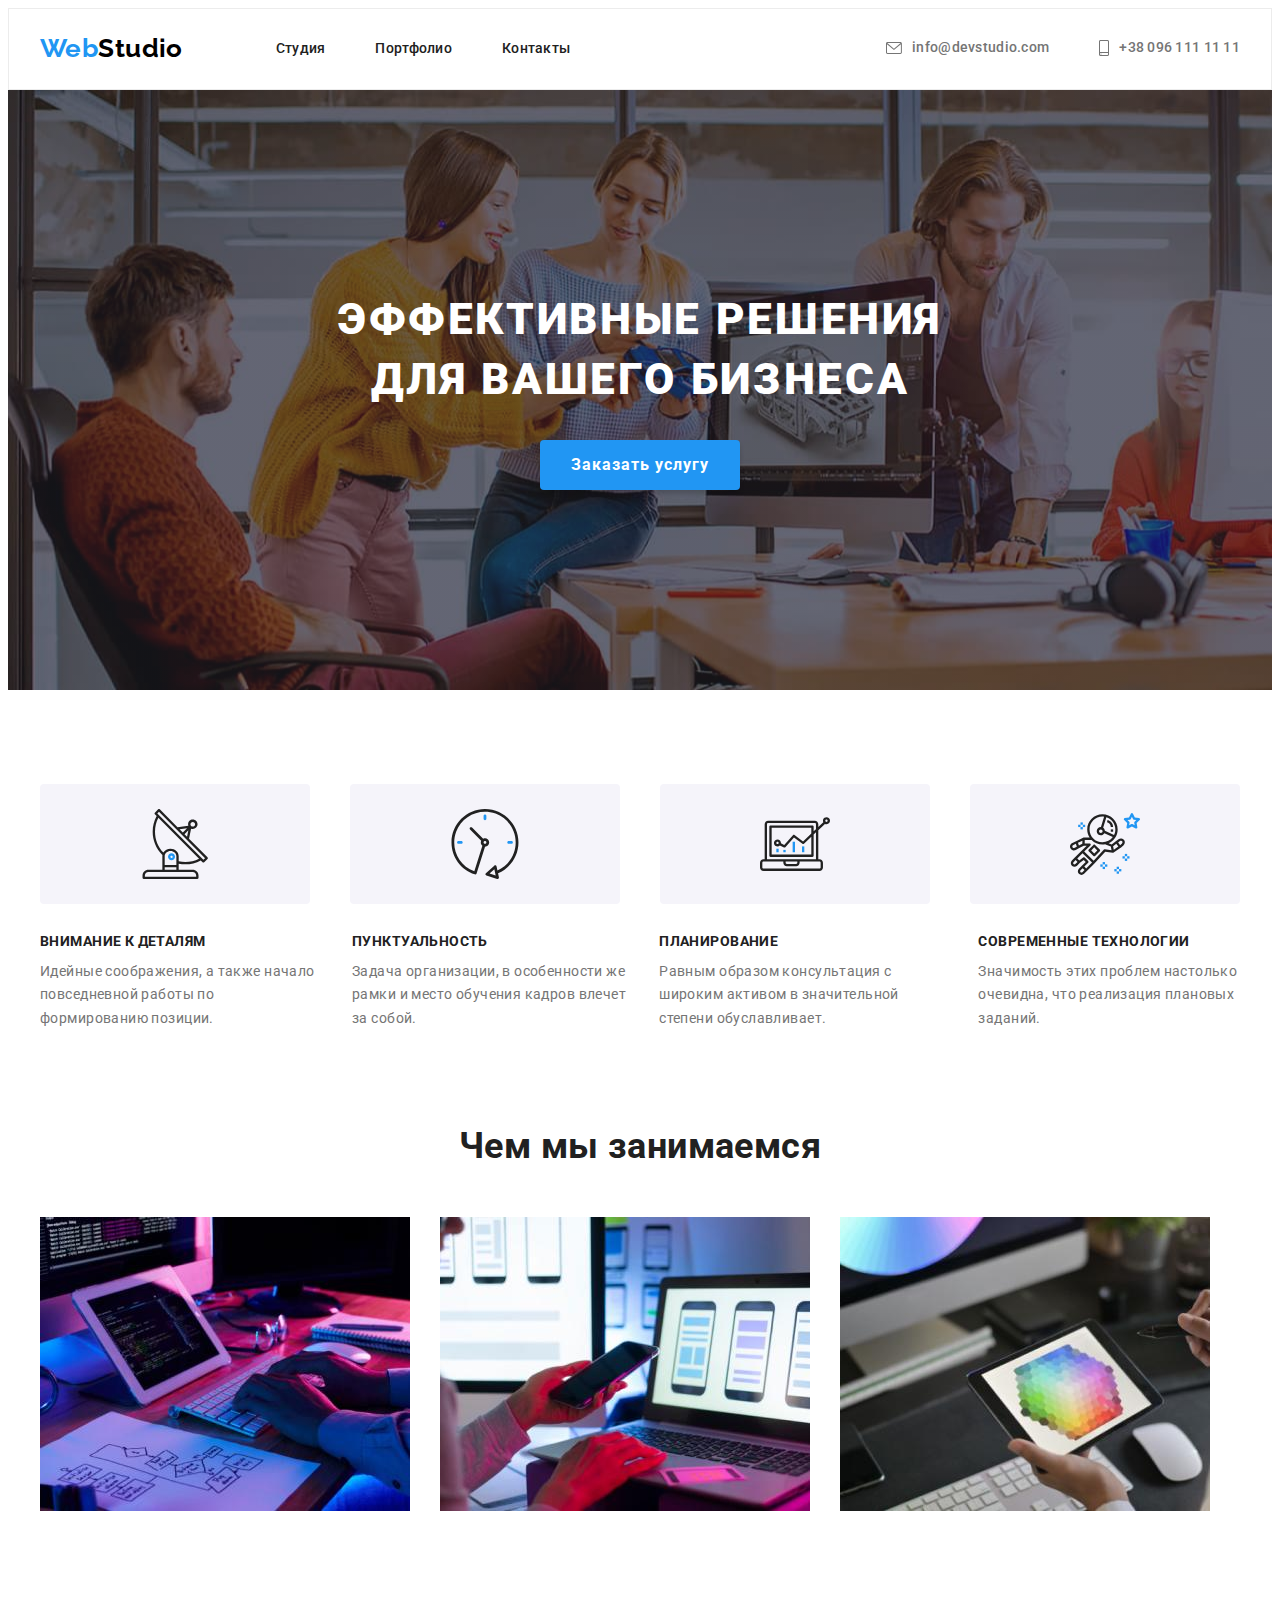
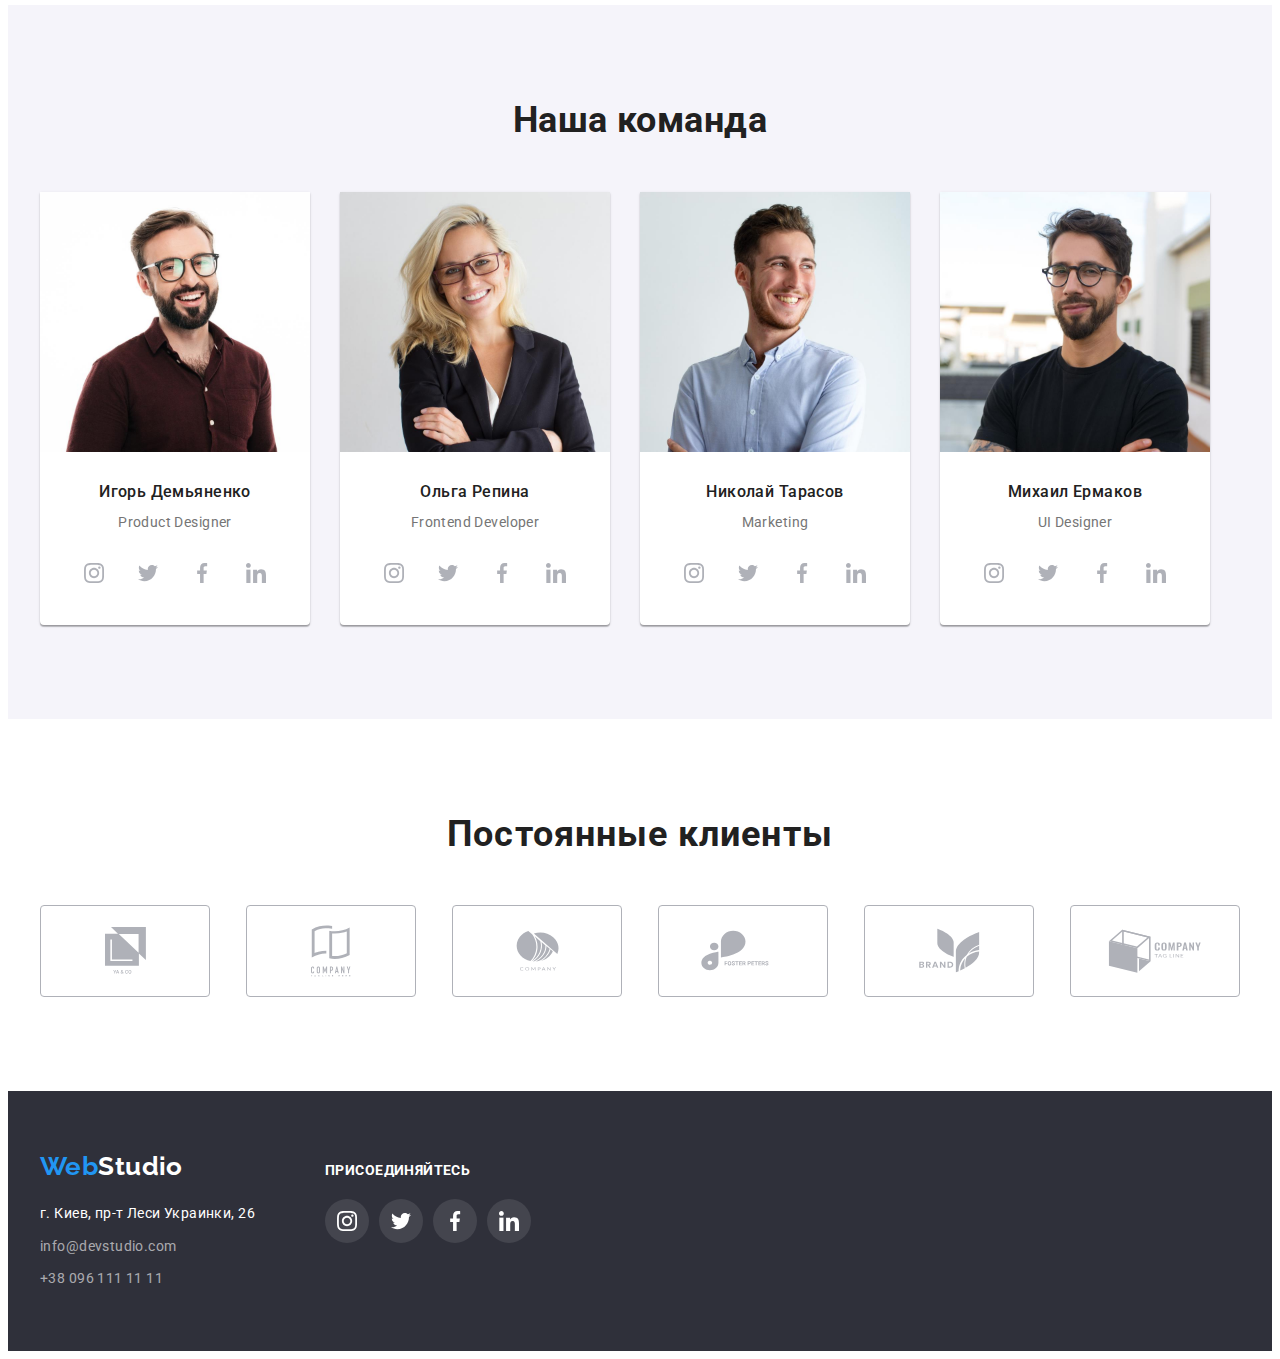
==== index.html @ 2a299813 "Начальные файлы для ДЗ№5" ====
<!DOCTYPE html>
<html lang="en">
<head>
    <meta charset="UTF-8">
    <meta http-equiv="X-UA-Compatible" content="IE=edge">
    <meta name="viewport" content="width=device-width, initial-scale=1.0">
    <title>Document</title>
    <link rel="preconnect" href="https://fonts.gstatic.com">
    <link 
        href="https://fonts.googleapis.com/css2?family=Raleway:wght@700&family=Roboto:wght@400;500;700;900&display=swap"
        rel="stylesheet">
    <link rel="stylesheet" href="https://cdnjs.cloudflare.com/ajax/libs/modern-normalize/1.0.0/modern-normalize.min.css"
            integrity="sha512-ISS7cAi1PEhQ8jnbJpJZMd29NlhNj4AWYyLOSp2CE/CsHxTCu+r+t0D2yoJudVrd0/8fTVPUVDzY5Tvli75u/g=="
            crossorigin="anonymous" />
    <link rel="stylesheet" href="./css/styles.css" />
    

</head>
<body>
    <header class="header-content">
        
        <div class="container container-header">
            <nav class="container-header">
            
                <a href="" lang="en" class="logo"> <span class="logo-web">Web</span>Studio</a>
                
                    <ul class="site-nav list container-header">
                        <li class="site-nav-items">
                            <a href=""  class="link-site-nav">Студия</a>
                        </li>
                        <li class="site-nav-items">
                            <a href="./portfolio.html" class="link-site-nav">Портфолио</a>
                        </li>
                        <li class="site-nav-items">
                            <a href="" class="link-site-nav">Контакты</a>
                        </li>
                    </ul>
            </nav>
            <ul class="auth-nav list container-header"> 
                <li class="auth-nav-items">
                    <a href="mailto:info@devstudio.com" class="link-auth-nav">
                        <svg class="auth-nav-icon-envelope">
                            <use href="./images/icons.svg#envelope"></use>
                        </svg>
                        info@devstudio.com
                    </a>
                        
                </li>
                <li class="auth-nav-items">
                    <a href="tel:+380961111111" class="link-auth-nav">
                        <svg class="auth-nav-icon-smartphone">
                            <use href="./images/icons.svg#icon-smartphone"></use>
                        </svg>
                        +38 096 111 11 11
                        
                    </a>
                </li>
            </ul>
        </div>
    </header>
    <main>
        <!-- Тема сайта -->
        <section class="main-section">
            <div class="container container-title">
                <h1 class="title"> Эффективные решения <br> для вашего бизнеса</h1>
                <button type="button" class="title-button">Заказать услугу </button>
            </div>
        </section>
    
        <!-- Преимущества студии -->
        <section class="section section-advanages">
            
            <div class="container">
                <!-- <h2> Преимущества студии</h2> -->
                <ul class="list-advantages-icon list">
                    <li class="list-advantages-iten">
                        <svg class="list-advantages-iten-icon">
                            <use href="./images/icons.svg#icon-antena"></use>
                        </svg>
                    </li>
                    <li class="list-advantages-iten">
                        <svg class="list-advantages-iten-icon">
                            <use href="./images/icons.svg#icon-clock-1"></use>
                        </svg>
                    </li>
                    <li class="list-advantages-iten">
                        <svg class="list-advantages-iten-icon">
                            <use href="./images/icons.svg#icon-diagram-1"></use>
                        </svg>
                    </li>
                    <li class="list-advantages-iten">
                        <svg class="list-advantages-iten-icon">
                            <use href="./images/icons.svg#icon-astronaut-1"></use>
                        </svg>
                    </li>
                </ul>

                
                
                <ul class="list advantages">
                    <li  class="list-advantages">
                        <h3 class="title-second-section" >Внимание к деталям</h3>
                        <p class="about-advantages">Идейные соображения, а также начало повседневной работы по формированию позиции.</p>
                    </li>
                    <li class="list-advantages">
                        <h3 class="title-second-section">Пунктуальность</h3>
                        <p class="about-advantages">Задача организации, в особенности же рамки и место обучения кадров влечет за собой.</p>
                    </li>
                    <li class="list-advantages">
                        <h3 class="title-second-section">Планирование</h3>
                        <p class="about-advantages">Равным образом консультация с широким активом в значительной степени обуславливает.</p>
                    </li>
                    <li class="list-advantages">
                        <h3 class="title-second-section">Современные технологии</h3>
                        <p class="about-advantages">Значимость этих проблем настолько очевидна, что реализация плановых заданий.</p>
                    </li>
                    
                </ul>
            </div>
    
        </section>
    
        <!-- Чем мы занимаемся -->
        <section class="section">
           <div class="container container-example">
                <h2 class="title-third-section">Чем мы занимаемся</h2>
                
                <ul class="list list-example">
                    <li class="list-example-icon">
                        <img src="./images/box1.jpg" alt="работа прораммиста за компьютерным столом " width="370" />
                    </li>
                    <li class="list-example-icon">
                        <img src="./images/box2.jpg" alt="в руках мобильный телефон перед ноутбуком " width="370" />
                    </li>
                    <li class="list-example-icon">
                        <img src="./images/box3.jpg" alt="в руках планшет на котором изображена фигура " width="370" />
                    </li>
                
                </ul>
            </div>
        </section>
    
        <!-- Наша комада -->
        <section class="section section-team">
            <div class="container">
                <h2 class="title-third-section">Наша команда</h2>
                <ul class="list list-team">
                    <li class="list-team-info">
                        <img src="./images/product-designer.jpg" alt="фото бюста мужчины в очках с щетиной в бордовой рубашке"
                            width="270">
                        <div class="information-about-team">
                            <h3 class="title-photo">Игорь Демьяненко</h3>
                            <p class="profession">Product Designer</p>
                        
                            <ul class="social-list list">
                                <li class="social-list-iten">
                                    <a href="" class="social-list-link link">
                                        <svg class="social-list-icon">
                                            <use href="./images/icons.svg#icon-instagram-2"></use>
                                        </svg>
                                    </a>
                                </li>
                                <li class="social-list-iten">
                                    <a href="" class="social-list-link link">
                                        <svg class="social-list-icon">
                                            <use href="./images/icons.svg#icon-twitter-1"></use>
                                        </svg>
                                    </a>
                                </li>
                                <li class="social-list-iten">
                                    <a href="" class="social-list-link link">
                                        <svg class="social-list-icon">
                                            <use href="./images/icons.svg#icon-facebook-1"></use>
                                        </svg>
                                    </a>
                                </li>
                                <li class="social-list-iten">
                                    <a href="" class="social-list-link link">
                                        <svg class="social-list-icon">
                                            <use href="./images/icons.svg#icon-linkedin-1"></use>
                                        </svg>
                                    </a>
                                </li>
                            </ul>
                        </div>
                                                                                         
                        
                       
                    </li>
                    <li class="list-team-info">
                        <img src="./images/frontend-developer.jpg" alt="фото бюста девушки в очках, блондинка, в черном пиджаке"
                            width="270">
                        <div class="information-about-team">
                            <h3 class="title-photo">Ольга Репина</h3>
                            <p class="profession">Frontend Developer</p>
                            <ul class="social-list list">
                                <li class="social-list-iten">
                                    <a href="" class="social-list-link link">
                                        <svg class="social-list-icon">
                                            <use href="./images/icons.svg#icon-instagram-2"></use>
                                        </svg>
                                    </a>
                                </li>
                                <li class="social-list-iten">
                                    <a href="" class="social-list-link link">
                                        <svg class="social-list-icon">
                                            <use href="./images/icons.svg#icon-twitter-1"></use>
                                        </svg>
                                    </a>
                                </li>
                                <li class="social-list-iten">
                                    <a href="" class="social-list-link link">
                                        <svg class="social-list-icon">
                                            <use href="./images/icons.svg#icon-facebook-1"></use>
                                        </svg>
                                    </a>
                                </li>
                                <li class="social-list-iten">
                                    <a href="" class="social-list-link link">
                                        <svg class="social-list-icon">
                                            <use href="./images/icons.svg#icon-linkedin-1"></use>
                                        </svg>
                                    </a>
                                </li>
                            </ul>
                        </div>
                    </li>
                    <li class="list-team-info">
                        <img src="./images/marketing.jpg" alt="фото бюста мужчины в голубой рубашке с легкой щетиной" width="270">
                        <div class="information-about-team">
                            <h3 class="title-photo">Николай Тарасов</h3>
                            <p class="profession">Marketing</p>
                            <ul class="social-list list">
                                <li class="social-list-iten">
                                    <a href="" class="social-list-link link">
                                        <svg class="social-list-icon">
                                            <use href="./images/icons.svg#icon-instagram-2"></use>
                                        </svg>
                                    </a>
                                </li>
                                <li class="social-list-iten">
                                    <a href="" class="social-list-link link">
                                        <svg class="social-list-icon">
                                            <use href="./images/icons.svg#icon-twitter-1"></use>
                                        </svg>
                                    </a>
                                </li>
                                <li class="social-list-iten">
                                    <a href="" class="social-list-link link">
                                        <svg class="social-list-icon">
                                            <use href="./images/icons.svg#icon-facebook-1"></use>
                                        </svg>
                                    </a>
                                </li>
                                <li class="social-list-iten">
                                    <a href="" class="social-list-link link">
                                        <svg class="social-list-icon">
                                            <use href="./images/icons.svg#icon-linkedin-1"></use>
                                        </svg>
                                    </a>
                                </li>
                            </ul>
                        </div>
                    </li>
                    <li class="list-team-info">
                        <img src="./images/ul-designer.jpg" alt="фото бюста мужчины в черной футболке в очках и cо щетиной" width="270">
                        <div class="information-about-team">
                            <h3 class="title-photo">Михаил Ермаков</h3>
                            <p class="profession">UI Designer</p>
                            <ul class="social-list list">
                                <li class="social-list-iten">
                                    <a href="" class="social-list-link link">
                                        <svg class="social-list-icon">
                                            <use href="./images/icons.svg#icon-instagram-2"></use>
                                        </svg>
                                    </a>
                                </li>
                                <li class="social-list-iten">
                                    <a href="" class="social-list-link link">
                                        <svg class="social-list-icon">
                                            <use href="./images/icons.svg#icon-twitter-1"></use>
                                        </svg>
                                    </a>
                                </li>
                                <li class="social-list-iten">
                                    <a href="" class="social-list-link link">
                                        <svg class="social-list-icon">
                                            <use href="./images/icons.svg#icon-facebook-1"></use>
                                        </svg>
                                    </a>
                                </li>
                                <li class="social-list-iten">
                                    <a href="" class="social-list-link link">
                                        <svg class="social-list-icon">
                                            <use href="./images/icons.svg#icon-linkedin-1"></use>
                                        </svg>
                                    </a>
                                </li>
                            </ul>
                        </div>
                    </li>
           
                </ul>
            </div>
        </section>

        <!-- Постоянные клиенты -->
        <section class="section">
            <div class="container">
                <h2 class="title-four-section"> Постоянные клиенты </h2>
                    <ul class="list-client list">
                        <li class="list-client-iten">
                            <a href="" class="list-client-iten-link link">
                                <svg  width="41px" height="47px" class="list-client-iten-icon">
                                    <use href="./images/icons.svg#icon-union" ></use>
                                </svg>
                            </a>                             
                            
                        </li>
                        <li class="list-client-iten">
                            <a href="" class="list-client-iten-link link">
                                <svg  width="40px" height="52px" class="list-client-iten-icon">
                                    <use href="./images/icons.svg#icon-company-1"></use>
                                </svg>
                            </a>
                        </li>
                        <li class="list-client-iten">
                            <a href="" class="list-client-iten-link link">
                                <svg  width="43px" height="41px" class="list-client-iten-icon">
                                    <use href="./images/icons.svg#icon-company-2"></use>
                                </svg>
                            </a>
                        </li>
                        <li class="list-client-iten">
                            <a href="" class="list-client-iten-link link">
                                <svg  width="84px" height="41px" class="list-client-iten-icon">
                                    <use href="./images/icons.svg#icon-foster-peters"></use>
                                </svg>
                            </a>
                        </li>
                        <li class="list-client-iten">
                            <a href="" class="list-client-iten-link link">
                                <svg  width="63px" height="45px" class="list-client-iten-icon">
                                    <use href="./images/icons.svg#icon-brand"></use>
                                </svg>
                            </a>
                        </li>
                        <li class="list-client-iten">
                            <a href="" class="list-client-iten-link link">
                                <svg  width="94px" height="44px" class="list-client-iten-icon">
                                    <use href="./images/icons.svg#icon-company-3"></use>
                                </svg>
                            </a>
                        </li>
                       
                    </ul>

            </div>
        </section>

    </main>
    <!-- Футер -->

    <footer class="footer-content">
        <div class="container container-footer">
                <div class="logo-address">
                    <a href="" class="logo-footer"> <span class="logo-web">Web</span>Studio</a>
                    <address>
                        <ul class="list list-contact">
                            <li class="list-contact-item">
                                <a href="" class="address">г. Киев, пр-т Леси Украинки, 26 </a>
                            </li>
                            <li class="list-contact-item">
                                <a href="mailto:info@devstudio.com" class="contact">info@devstudio.com</a>
                            </li>
                            <li class="list-contact-item">
                                <a href="tel:+380961111111" class="contact">+38 096 111 11 11</a>
                            </li>
                        </ul>
                    </address>
                </div>
                
                <div class="footer-social-link">
                    <h3 class="title-social-link">ПРИСОЕДИНЯЙТЕСЬ</h3>
                    <ul class="footer-social-list list">
                        <li class="footer-social-list-iten">
                            <a href="" class="footer-social-list-link link">
                                <svg class="footer-social-list-icon">
                                    <use href="./images/icons.svg#icon-instagram-2"></use>
                                </svg>
                            </a>
                        </li>
                        <li class="footer-social-list-iten">
                            <a href="" class="footer-social-list-link link">
                                <svg class="footer-social-list-icon">
                                    <use href="./images/icons.svg#icon-twitter-1"></use>
                                </svg>
                            </a>
                        </li>
                        <li class="footer-social-list-iten">
                            <a href="" class="footer-social-list-link link">
                                <svg class="footer-social-list-icon">
                                    <use href="./images/icons.svg#icon-facebook-1"></use>
                                </svg>
                            </a>
                        </li>
                        <li class="footer-social-list-iten">
                            <a href="" class="footer-social-list-link link">
                                <svg class="footer-social-list-icon">
                                    <use href="./images/icons.svg#icon-linkedin-1"></use>
                                </svg>
                            </a>
                        </li>
                    </ul>
                
                </div>
        </div>
                
    </footer>
</body>
</html>
---- css/styles.css ----
/* основной цвет текста  #757575;*/
/* вторичный цвет текста color: #212121; */
/* цвет акцента color: #2196F3; */
/* основной фон #E5E5E5 */
/* Цвет фона в футере background: #2F303A; */
/* цвет текста в футере color: #FFFFFF */

:root {
    --main-text-color: #757575;
    --secondery-text-color: #212121;
    --accent-color: #2196F3;
    --main-background-color: #E5E5E5;
    --secondary-background-color: #2F303A;
    --footer-text-color: #FFFFFF;

}

h1,
h2,
h3,
h4,
h5,
h6,
p {
    margin-top: 0;
    margin-bottom: 0;
}

ul,
ol {
    margin-top: 0;
    margin-bottom: 0;
    padding-left: 0;
}

img {
    display: block;
    max-width: 100%;
}

.container {
    width: 1200px;
    padding-left: 15px;
    padding-right: 15px;
    margin: 0 auto;
}

.section {
    padding-top: 94px;
    padding-bottom: 94px;
}


body {
    /* background: var(--main-background-color); */
    
    font-family: roboto, sans-serif;
    font-style: normal;
    font-weight: 400;
    font-size: 14px;
    line-height: 1.71;
    letter-spacing: 0.03em;
    color: var(--main-text-color);
}

.header-content {
    border: 1px solid #ECECEC;
    background-color: #FFFFFF;
    padding-top: 24px;
    padding-bottom: 25px;
}

/* Хеддер */

.logo {
    font-family: Raleway;
    font-style: normal;
    font-weight: 700;
    font-size: 26px;
    line-height: 1.19;
    color: #000000;
    text-decoration: none;
    margin-right: 93px;
    
}

.list {
    list-style: none;
}



.logo-web {
    color: #2196F3;
}

.link-site-nav {
    font-family: Roboto;
    font-style: normal;
    font-weight: 500;
    font-size: 14px;
    line-height: 1.14;
    letter-spacing: 0.02em;
    color: var(--secondery-text-color);
    text-decoration: none;
  
}

.link-site-nav:hover, 
.link-site-nav:focus {
    color: var(--accent-color);
}
.link-auth-nav {
    font-family: Roboto;
    font-style: normal;
    font-weight: 500;
    font-size: 14px;
    line-height: 1.14;
    letter-spacing: 0.02em;
    color: var(--main-text-color);
    text-decoration: none;
}

.link-auth-nav:hover, 
.link-auth-nav:focus {
    color: var(--accent-color);
}



.container-header {
    display: flex;
    justify-content: space-between;
    align-items: center;
}

.site-nav-items:not(:last-child) {
    margin-right: 50px;
}

.auth-nav-items:not(:last-child) {
    margin-right: 50px;
}

.link-auth-nav {
    display: flex;
    align-items: center;
}

.auth-nav-icon-envelope {
    height: 12px;
    width: 16px;
    fill: currentColor;
    margin-right: 10px;
}

.auth-nav-items:hover .auth-nav-icon-envelope,
.auth-nav-items:focus .auth-nav-icon-envelope {
    fill: currentColor;
}

.auth-nav-icon-smartphone {
    height: 16px;
    width: 10px;
    fill: currentColor;
    margin-right: 10px;
   
}

.auth-nav-items:hover .auth-nav-icon-smartphone,
.auth-nav-items:focus .auth-nav-icon-smartphone {
    fill: currentColor;
    
}

/* Тема сайта */

.title {
    font-family: Roboto;
    font-weight: 900;
    font-style: normal;
    font-size: 44px;
    line-height: 1.36;
    text-align: center;
    letter-spacing: 0.06em;
    text-transform: uppercase;
    color: #FFFFFF;

   
    
}

.title-button {
    cursor: pointer;
    
    font-family: Roboto;
    font-style: normal;
    font-weight: 700;
    font-size: 16px;
    line-height: 1.88;
    display: flex;
    align-items: center;
    text-align: center;
    letter-spacing: 0.06em;
    color: #FFFFFF;
    background-color: #2196F3;

    margin-top: 30px;
   
    min-width: auto;
    box-shadow: 0px 4px 4px rgba(0, 0, 0, 0.15);
    border-radius: 4px;
    
    width: 200px;
    height: 50px;

    justify-content: center;
    border:none;
      
}

.container-title {
    display: flex;
    flex-direction: column;
    align-items: center;
    
}

.main-section {
  padding-bottom: 200px;
  padding-top: 200px;
  background-image: linear-gradient(
    rgba(47, 48, 58, 0.4), 
    rgba(47, 48, 58, 0.4)
    ),
     url(../images/main-background-image.jpg);
  background-size: cover;
    
  
}
    

/* Преимущества студии */

.title-second-section {
    
    font-family: Roboto;
    font-style: normal;
    font-weight: 700;
    font-size: 14px;
    line-height: 1.14;
    text-transform: uppercase;
    color: var(--secondery-text-color);
}

.list-advantages-icon {
    display: flex;
    justify-content: space-between;

}

.list-advantages-iten {
    display: flex;
    width: 270px;
    height: 120px;
    justify-content: center;
    align-items: center;
    background: #F5F4FA;
    border-radius: 4px;
}

.list-advantages-iten-icon {
    height: 70px;
    width: 70px;
    
   
}

.advantages {
    display: flex;
    flex-wrap: nowrap;
   
}

.list-advantages:not(:last-child) {
    margin-right: 30px;
}

.list-advantages {
    margin-top: 30px;
}

.about-advantages {
    margin-top: 10px;
}

.section-advanages {
    padding-bottom: 0px;
}
/* Чем мы занимаемся и Наша команда */

.title-third-section {
    
    font-family: Roboto;
    font-style: normal;
    font-weight: 700;
    font-size: 36px;
    line-height: 1.17;
    text-align: center;
    color: var(--secondery-text-color);

    margin-bottom: 50px;
   }

.container-example {
    display: flex;
    flex-direction: column;
}   

.list-example {
    display: flex;
    flex-wrap: wrap;
    margin-top: -50px;
    margin-left: -30px;
} 

.list-example > .list-example-icon {
    flex-basis:calc(90 / 3 - 30px);
    margin-top: 50px;
    margin-left: 30px;
}

 /* Фото команды */
 
 .link {
    text-decoration: none;
}

.social-list-icon {
    width: 20px;
    height: 20px;
    fill: #AFB1B8;
    
}

.social-list {
    display: flex;
    justify-content: space-between;
    margin-top: 16px;
    
}

.social-list-link {
    display: flex;
    justify-content: center;
    align-items: center;    
    width: 44px;
    height: 44px;
    border-radius: 50%;
    background-color: transparent;
}

.social-list-link:hover,
.social-list-link:focus {
    background-color: var(--accent-color);
}

.social-list-link:hover .social-list-icon ,
.social-list-link:focus .social-list-icon{

    fill: #FFFFFF;
}



.title-photo {
    font-family: Roboto;
    font-style: normal;
    font-weight: 500;
    font-size: 16px;
    line-height: 1.19;
    text-align: center;
    color: var(--secondery-text-color);
    
  }

  .profession {
      text-align: center;
      margin-top: 10px;
     
  }

  .section-team {
      background-color: #F5F4FA;
      
  }

  .list-team {
      display: flex;
      flex-wrap: wrap;
      margin-left: -30px;
      margin-top: -50px;
  }

  .list-team > .list-team-info {
      flex-basis: calc(120 / 4 -30px);
      margin-left: 30px;
      margin-top: 50px;

  }

  .list-team-info {
      box-shadow: 0px 1px 3px rgba(0, 0, 0, 0.12), 0px 1px 1px rgba(0, 0, 0, 0.14), 0px 2px 1px rgba(0, 0, 0, 0.2);
      border-radius: 0px 0px 4px 4px;
      background: #FFFFFF;
  }

  .information-about-team {
      padding-top: 30px;
      padding-bottom: 30px;
      padding-left: 32px;
      padding-right: 32px;
  }

  /* Постоянные клиенты */

.title-four-section {
    font-family: Roboto;
    font-style: normal;
    font-weight: 700;
    font-size: 36px;
    line-height: 1.17;
    text-align: center;
    letter-spacing: 0.03em;

    color: #212121;
}
  
  
.list-client {
      display: flex;
      justify-content: space-between;
      margin-top: 50px;

}

.list-client-iten-link {
      display: flex;
      justify-content: center;
      align-items: center;
      height: 92px;
      width: 170px;
      background-color: #FFFFFF;
      box-sizing: border-box;
      border-radius: 4px;
      border: 1px solid #AFB1B8
}

.list-client-iten-icon {
    width: 106;
    fill: #AFB1B8;
}

.list-client-iten-link:hover,
.list-client-iten-link:focus {
    cursor: pointer;
    border: 1px solid #2196F3;  
}

.list-client-iten-link:hover .list-client-iten-icon,
.list-client-iten-link:focus .list-client-iten-icon {
    fill: var(--accent-color);
}
 
  
  /* Футер */

.logo-footer {
    font-family: Raleway;
    font-style: normal;
    font-weight: 700;
    font-size: 26px;
    line-height: 1.19;
    color: var(--footer-text-color);
    text-decoration: none;
   
}

.address,
.contact {
    color: var(--footer-text-color);
    text-decoration: none;
    font-style: normal;
}

.contact {
    
    color: rgba(255, 255, 255, 0.6);
}

.footer-content {
    display: flex;
    background-color: var(--secondary-background-color);
    padding-top: 60px;
    padding-bottom: 60px;
}

.container-footer {
    display: flex;
    justify-content: start;
    align-items: baseline;
}

.logo-address {
    display: flex;
    flex-direction: column;
    justify-content: start;
    margin-right: 70px;
}

.list-contact {
    margin-top: 20px;
}

.list-contact-item:not(:first-child) {
    margin-top: 9px;
}

.title-social-link {
    font-family: Roboto;
    font-style: normal;
    font-weight: 700;
    font-size: 14px;
    line-height: 1.14;
    letter-spacing: 0.03em;
    text-transform: uppercase;

    color: #FFFFFF;
}

.footer-social-list {
    display: flex;
    justify-content: space-between;
    width: 206px;
    margin-top: 20px;
    

}

.footer-social-list-link {
    display: flex;
    justify-content: center;
    align-items: center;
    height: 44px;
    width: 44px;
    border-radius: 50%;

}

.footer-social-list-icon {
    height: 20px;
    width: 20px;
}

.footer-social-list-link,
.footer-social-list-link {
   background: rgba(255, 255, 255, 0.1);
}

.footer-social-list-icon {
    fill: #FFFFFF;
}
.footer-social-list-link:hover,
.footer-social-list-link:focus {
    background-color: var(--accent-color);
}

/*  Список фильтр кнопок в партфолио */

.button-list {
    cursor: pointer;

    font-family: Roboto;
    font-style: normal;
    font-weight: 500;
    font-size: 16px;
    line-height: 1.63;
    text-align: center;
    color: var(--secondery-text-color);

    background: #F5F4FA;
    border-radius: 4px;

    padding: 6px 22px;

    box-shadow: 0px 3px 1px rgba(0, 0, 0, 0.1), 0px 1px 2px rgba(0, 0, 0, 0.08), 0px 2px 2px rgba(0, 0, 0, 0.12);
    border: none;
}


.button-list:hover,
.button-list:focus {
    color: #FFFFFF;
    background: var(--accent-color);
}

.list-button {
    display: flex;
    justify-content: center;
    margin-bottom: 50px;
}

.list-projects-button:not(:last-child) {
    margin-right: 8px;
}

.container-button {
    justify-content: center;
}

/* Проекты партфолио */

.title-project {
    
    font-family: Roboto;
    font-style: normal;
    font-weight: 700;
    font-size: 18px;
    line-height: 2.0;
    letter-spacing: 0.06em;
    color: var(--secondery-text-color);
    
}

.list-projects {
    display: flex;
    flex-wrap: wrap;
    margin-left: -30px;
    margin-top: -30px;
   
}
.list-projects > .list-projects-icon {

    flex-basis: calc(90 / 3 - 30px);
    margin-left: 30px;
    margin-top: 30px;
}

.content-icon {
    padding: 20px 24px;
    border: 1px solid #EEEEEE; 
}

.about-projects {
    margin-top: 4px;
}

.list-projects-icon:hover,
.list-projects-icon:focus {
    cursor: pointer;
    box-shadow: 0px 1px 1px rgba(0, 0, 0, 0.12), 0px 4px 4px rgba(0, 0, 0, 0.06), 1px 4px 6px rgba(0, 0, 0, 0.16);
}
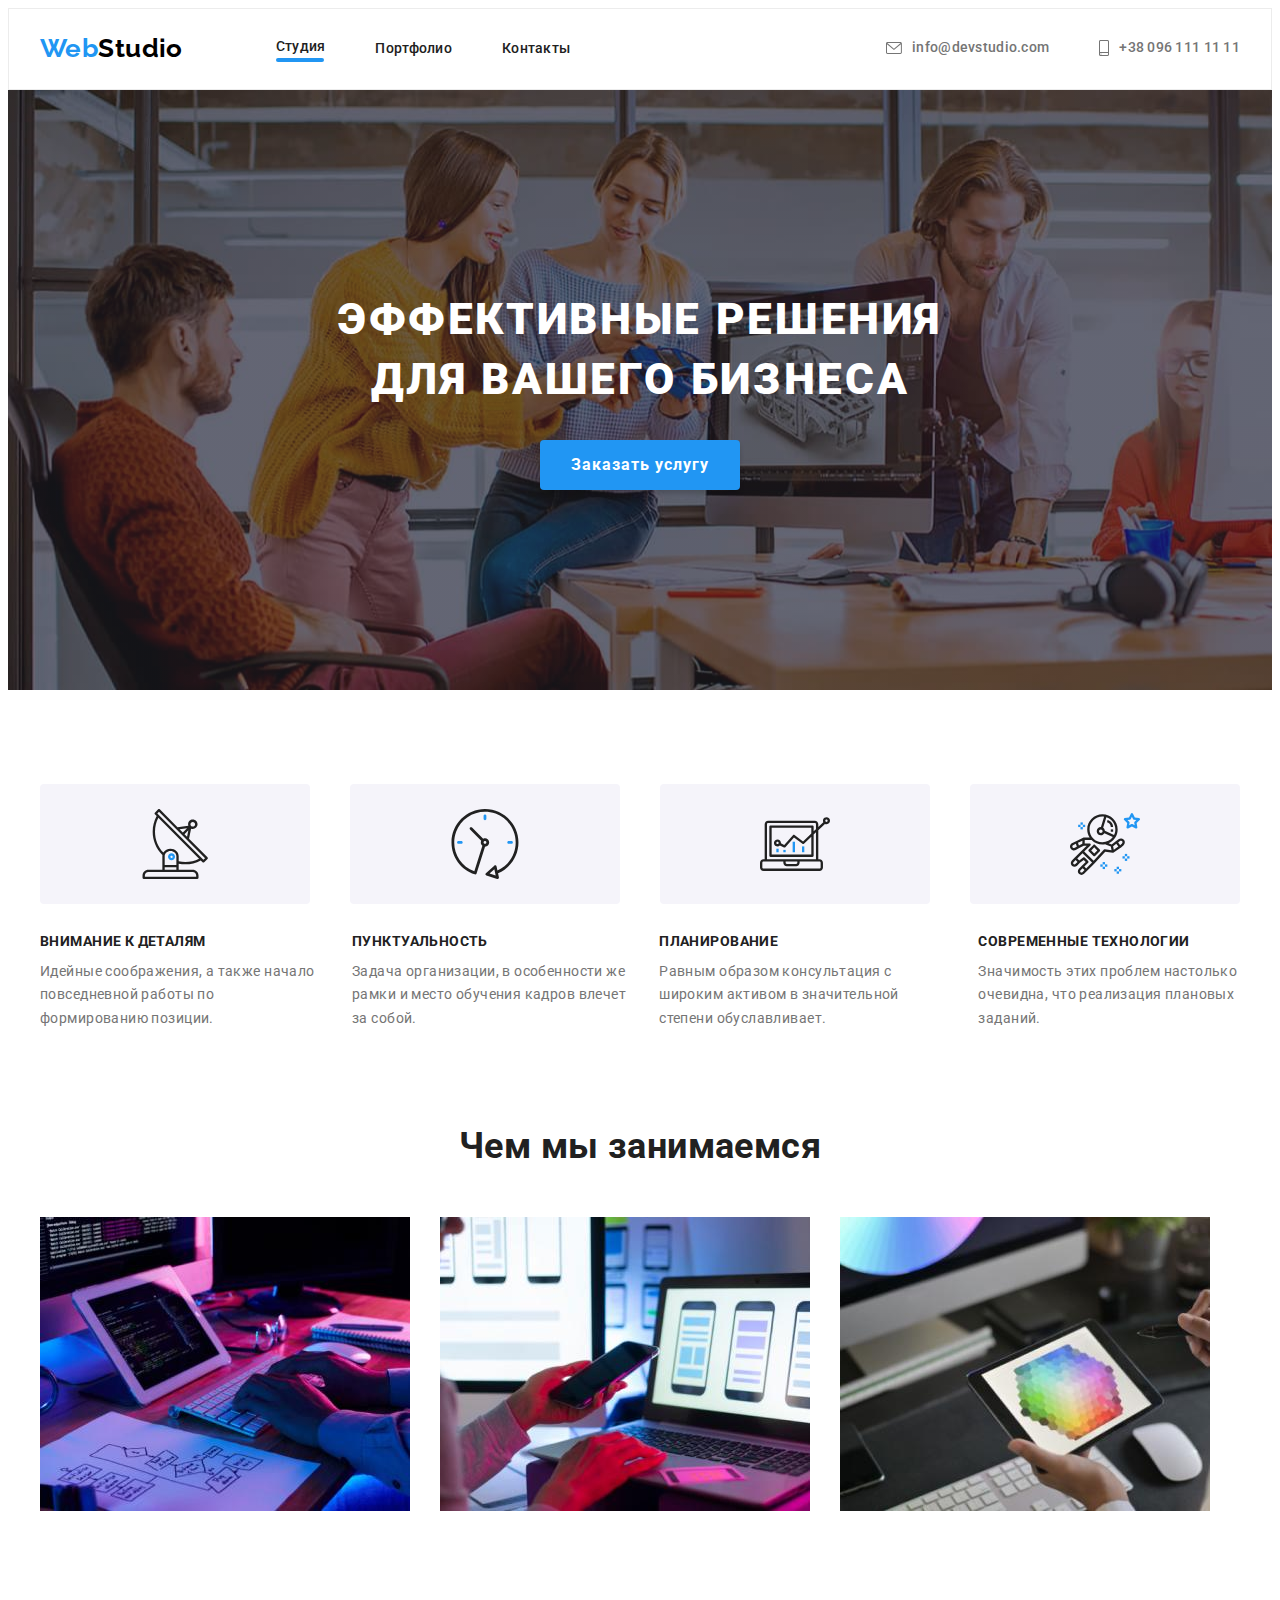
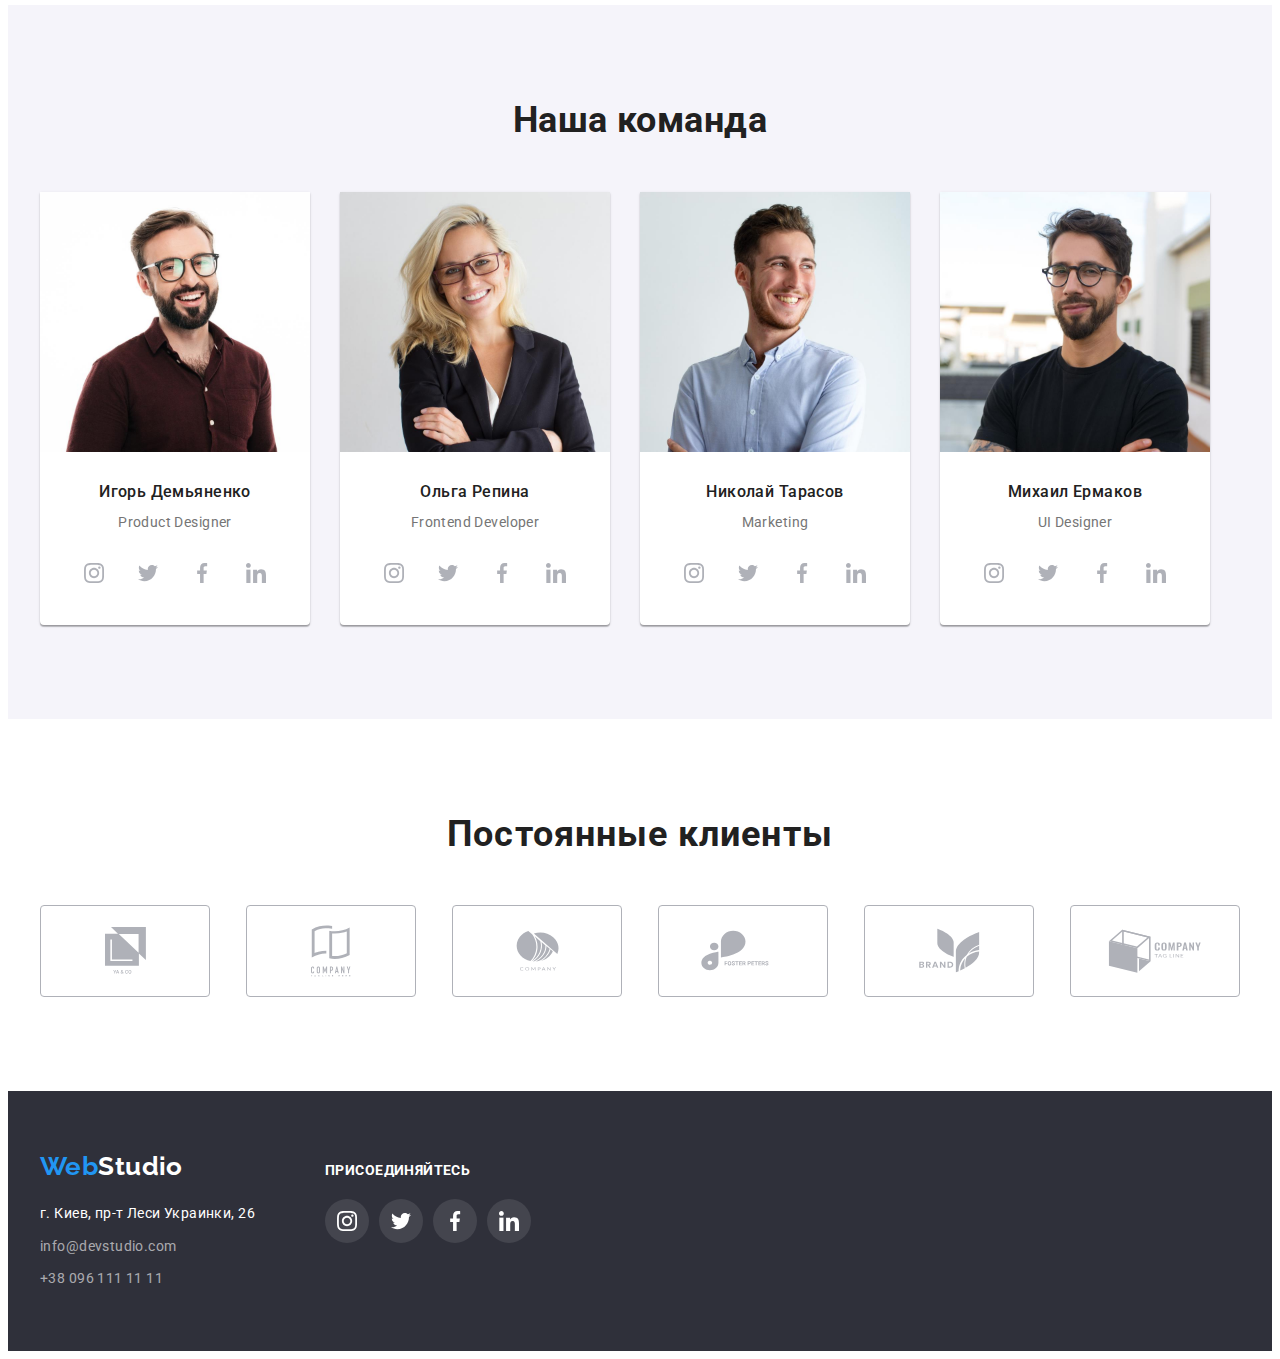
==== commit 16b97104: "Добавлен псевдоэлемнт афтер" ====
--- a/index.html
+++ b/index.html
@@ -26,7 +26,7 @@
                 
                     <ul class="site-nav list container-header">
                         <li class="site-nav-items">
-                            <a href=""  class="link-site-nav">Студия</a>
+                            <a href=""  class="link-site-nav link-studio">Студия</a>
                         </li>
                         <li class="site-nav-items">
                             <a href="./portfolio.html" class="link-site-nav">Портфолио</a>
@@ -63,7 +63,7 @@
         <section class="main-section">
             <div class="container container-title">
                 <h1 class="title"> Эффективные решения <br> для вашего бизнеса</h1>
-                <button type="button" class="title-button">Заказать услугу </button>
+                <button type="button" class="title-button"> Заказать услугу </button>
             </div>
         </section>
     
--- a/css/styles.css
+++ b/css/styles.css
@@ -110,6 +110,16 @@
 .link-site-nav:focus {
     color: var(--accent-color);
 }
+
+.link-studio::after {
+    content: "";
+    display: block;
+    width: 48px;
+    height: 4px;
+    background: #2196F3;
+    border-radius: 2px;
+}
+
 .link-auth-nav {
     font-family: Roboto;
     font-style: normal;
@@ -136,6 +146,7 @@
 
 .site-nav-items:not(:last-child) {
     margin-right: 50px;
+    
 }
 
 .auth-nav-items:not(:last-child) {
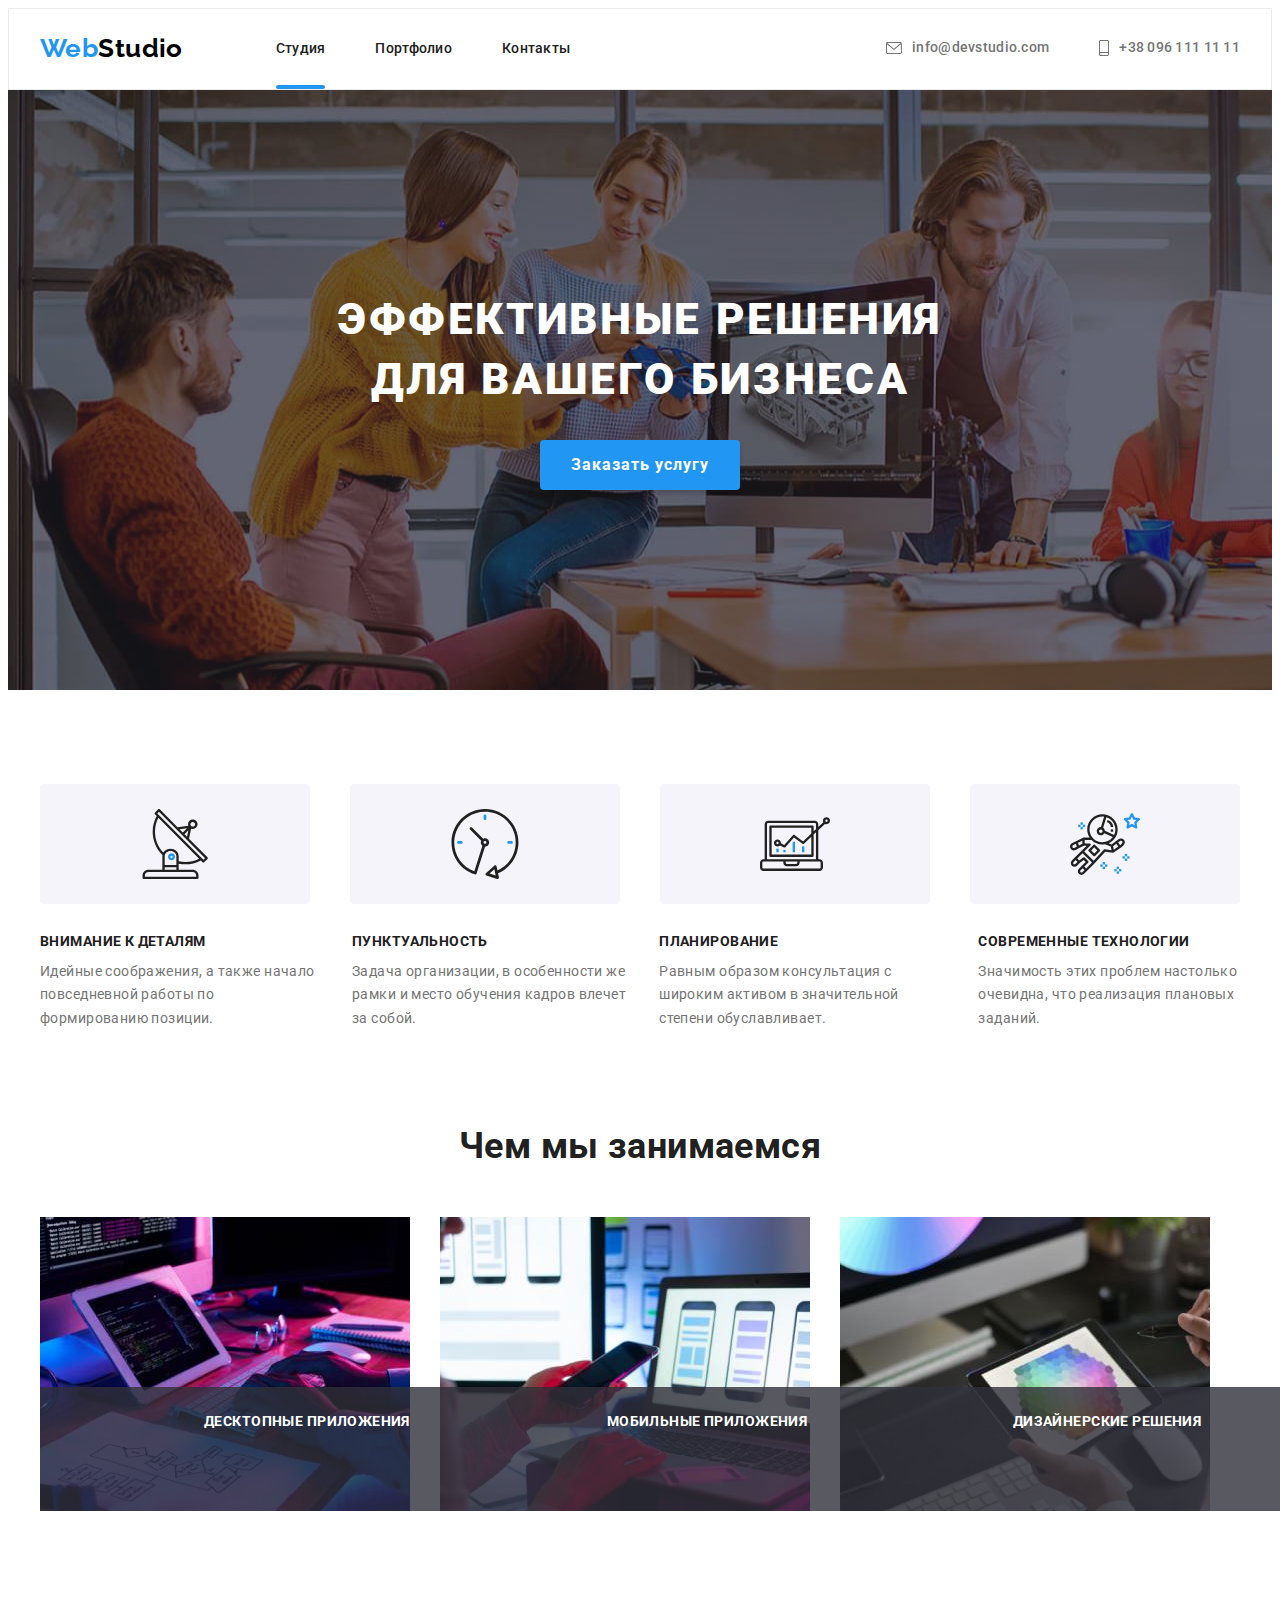
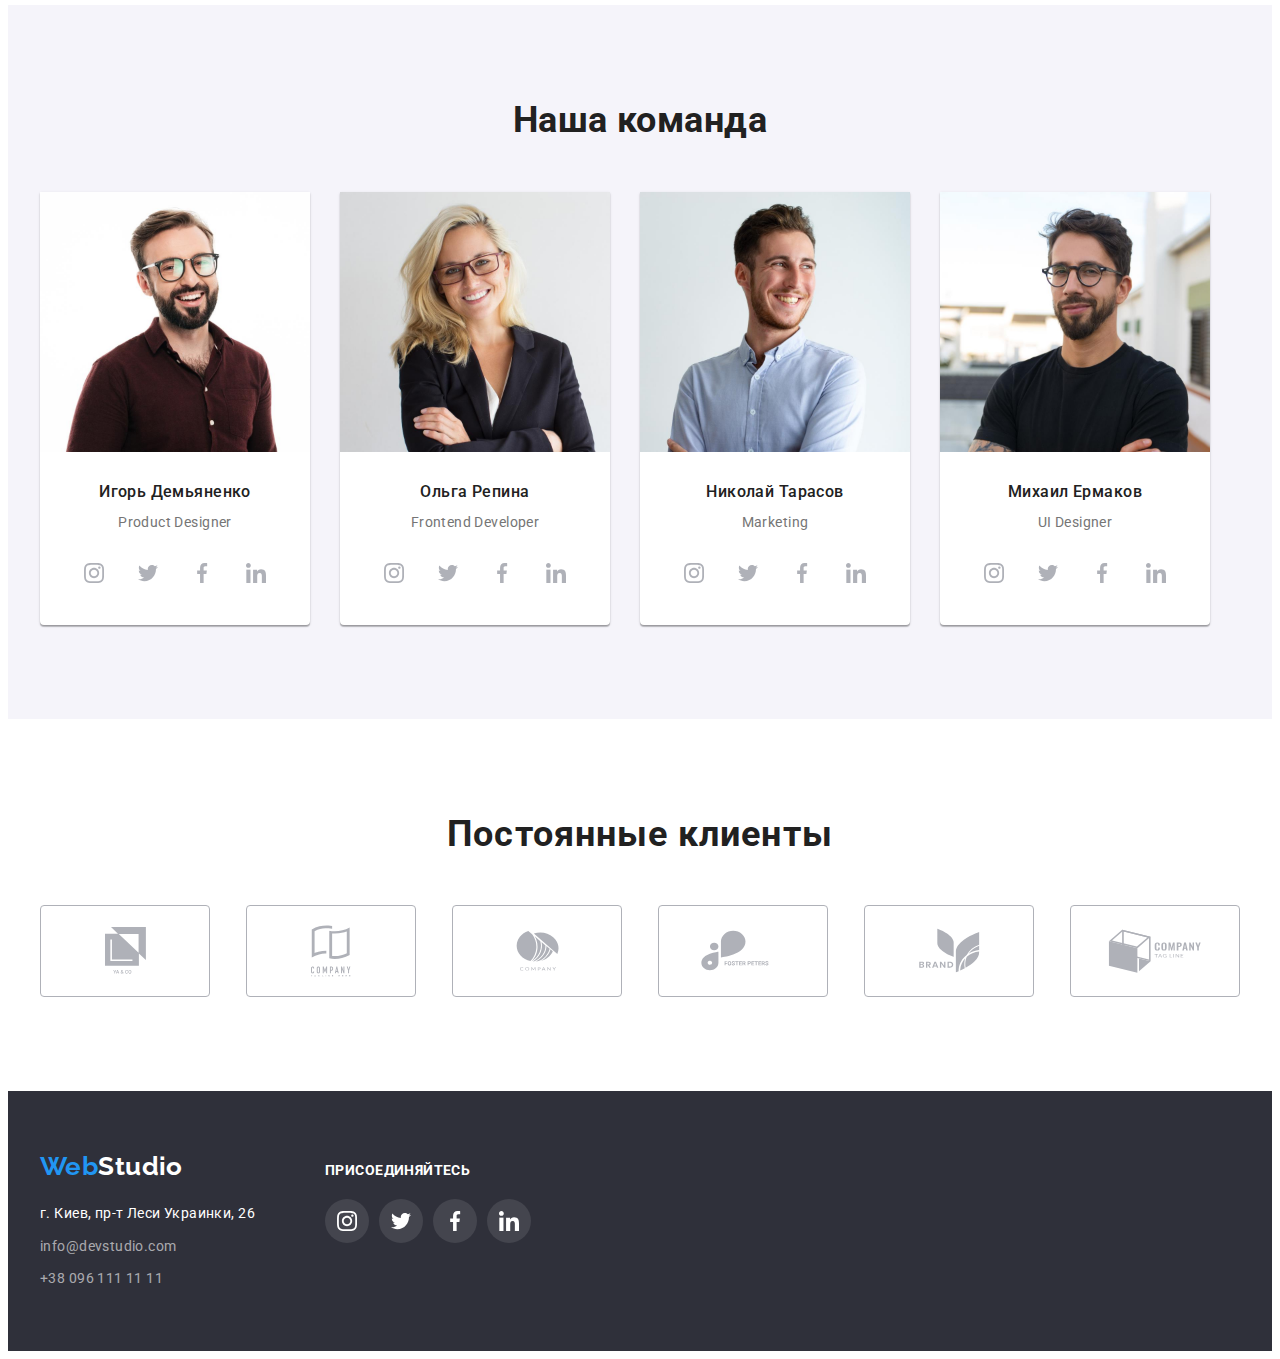
==== commit e4c95c2b: "Надписи в секции чем мы занимаемся и афтер в хедере" ====
--- a/index.html
+++ b/index.html
@@ -127,13 +127,23 @@
                 
                 <ul class="list list-example">
                     <li class="list-example-icon">
-                        <img src="./images/box1.jpg" alt="работа прораммиста за компьютерным столом " width="370" />
+                        <img class="photo-example-box1" src="./images/box1.jpg" alt="работа прораммиста за компьютерным столом " width="370" />
+                           <div class="photo-title-box">
+                                <h3 class="title-box"> Десктопные приложения </h3>
+                           </div>  
+                      
                     </li>
                     <li class="list-example-icon">
                         <img src="./images/box2.jpg" alt="в руках мобильный телефон перед ноутбуком " width="370" />
+                            <div class="photo-title-box">
+                                <h3 class="title-box"> Мобильные приложения </h3>
+                            </div>
                     </li>
                     <li class="list-example-icon">
                         <img src="./images/box3.jpg" alt="в руках планшет на котором изображена фигура " width="370" />
+                            <div class="photo-title-box">
+                                <h3 class="title-box"> Дизайнерские решения </h3>
+                            </div>
                     </li>
                 
                 </ul>
--- a/css/styles.css
+++ b/css/styles.css
@@ -50,6 +50,13 @@
     padding-bottom: 94px;
 }
 
+:hover, 
+:focus {
+    transition: background-color 250ms cubic-bezier(0.4, 0, 0.2, 1),
+    color 250ms cubic-bezier(0.4, 0, 0.2, 1),
+    box-shadow 250ms cubic-bezier(0.4, 0, 0.2, 1)
+    
+}
 
 body {
     /* background: var(--main-background-color); */
@@ -111,13 +118,23 @@
     color: var(--accent-color);
 }
 
+.link-studio {
+    position: relative;
+}
+
 .link-studio::after {
     content: "";
     display: block;
-    width: 48px;
+
+    position: absolute;
+    left: 0;
+    bottom: -33px;
+       
+    width: 100%;
     height: 4px;
     background: #2196F3;
     border-radius: 2px;
+
 }
 
 .link-auth-nav {
@@ -339,6 +356,35 @@
     flex-basis:calc(90 / 3 - 30px);
     margin-top: 50px;
     margin-left: 30px;
+}
+
+.list-example-icon {
+    position: relative;
+}
+
+.photo-title-box {
+    position: absolute;
+    left: 0;
+    bottom: 0;
+
+}
+
+.title-box {
+    font-family: Roboto;
+    font-weight: 700;
+    font-size: 14px;
+    line-height: 1.14;
+    text-align: center;
+    letter-spacing: 0.03em;
+    text-transform: uppercase;
+    padding: 27px 82px;
+ 
+    color: #FFFFFF;    
+
+    background-image:url(../images/bg.png);
+    
+    width: 370px;
+    height: 70px;
 }
 
  /* Фото команды */
